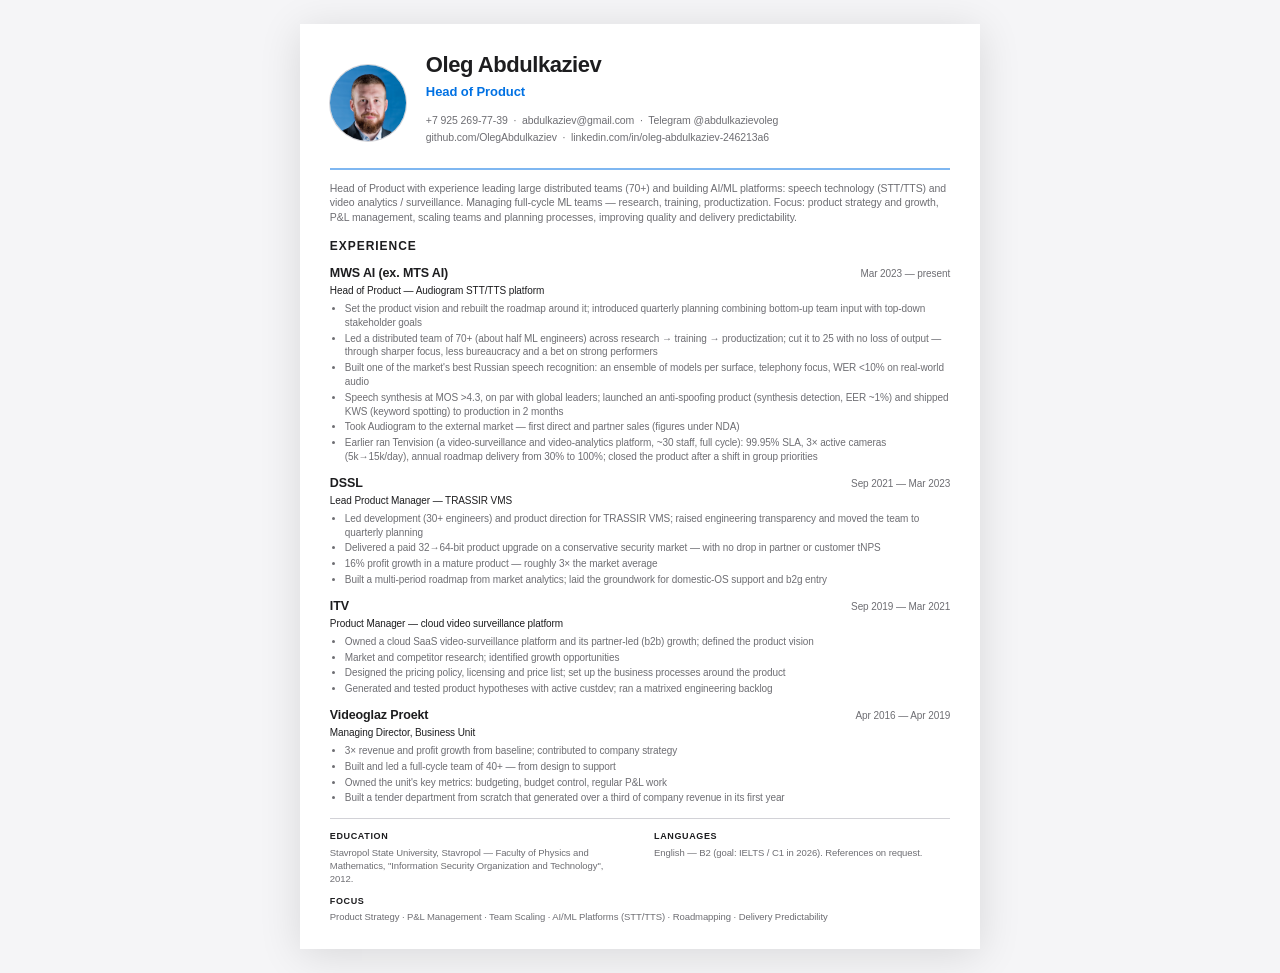
==== cv-en.html @ 3212cb38 "Изменил вординг опыта, единые формулировки на сайте и в CV, загрузка английского CV при переключении" ====
<!DOCTYPE html>
<html lang="en">
<head>
<meta charset="UTF-8">
<meta name="viewport" content="width=device-width, initial-scale=1.0">
<title>Oleg Abdulkaziev — Head of Product · CV</title>
<style>
  :root {
    --ink: #1d1d1f;
    --soft: #6e6e73;
    --accent: #0071e3;
    --line: #d2d2d7;
    --fill: #f5f5f7;
  }

  * {
    box-sizing: border-box;
  }

  html, body {
    margin: 0;
    padding: 0;
  }

  body {
    background: #f5f5f7;
    color: var(--ink);
    font-family: -apple-system, BlinkMacSystemFont, "SF Pro Text", "Helvetica Neue",
      Helvetica, Arial, sans-serif;
    line-height: 1.38;
    letter-spacing: -0.005em;
    -webkit-font-smoothing: antialiased;
  }

  .sheet {
    max-width: 180mm;
    margin: 24px auto;
    padding: 26px 30px;
    background: #fff;
    box-shadow: 0 6px 40px rgba(0, 0, 0, 0.12);
  }

  /* ---------- Header ---------- */
  .head {
    display: flex;
    align-items: center;
    gap: 20px;
  }

  .head img {
    width: 76px;
    height: 76px;
    border-radius: 50%;
    object-fit: cover;
    box-shadow: 0 0 0 1px var(--line);
    flex-shrink: 0;
  }

  .head h1 {
    font-size: 22px;
    font-weight: 600;
    letter-spacing: -0.02em;
    margin: 0 0 3px;
  }

  .head .role {
    font-size: 13px;
    font-weight: 600;
    color: var(--accent);
    margin: 0 0 7px;
  }

  .head .contacts {
    font-size: 10.5px;
    color: var(--soft);
    line-height: 1.6;
  }

  .head .contacts span {
    white-space: nowrap;
  }

  .rule {
    height: 2px;
    background: var(--accent);
    opacity: 0.5;
    margin: 12px 0 11px;
  }

  .about {
    font-size: 10.5px;
    color: var(--soft);
    margin: 0 0 14px;
  }

  /* ---------- Sections ---------- */
  h2 {
    font-size: 12px;
    font-weight: 700;
    text-transform: uppercase;
    letter-spacing: 0.08em;
    color: var(--ink);
    margin: 0 0 10px;
  }

  .role-item {
    margin-bottom: 11px;
  }

  .role-item:last-child {
    margin-bottom: 0;
  }

  .role-item .line1 {
    display: flex;
    justify-content: space-between;
    align-items: baseline;
    gap: 12px;
  }

  .role-item .company {
    font-size: 12.5px;
    font-weight: 600;
    letter-spacing: -0.01em;
  }

  .role-item .period {
    font-size: 10px;
    color: var(--soft);
    white-space: nowrap;
  }

  .role-item .post {
    font-size: 10px;
    color: var(--ink);
    margin: 2px 0 4px;
  }

  .role-item ul {
    margin: 0;
    padding-left: 15px;
  }

  .role-item li {
    font-size: 10px;
    color: var(--soft);
    margin-bottom: 2px;
  }

  .role-item li:last-child {
    margin-bottom: 0;
  }

  /* ---------- Footer grid ---------- */
  .foot {
    margin-top: 13px;
    padding-top: 11px;
    border-top: 1px solid var(--line);
    display: grid;
    grid-template-columns: 1fr 1fr;
    gap: 10px 28px;
    font-size: 9.5px;
    color: var(--soft);
  }

  .foot b {
    display: block;
    font-size: 9px;
    text-transform: uppercase;
    letter-spacing: 0.07em;
    color: var(--ink);
    margin-bottom: 3px;
  }

  .foot .chips {
    grid-column: 1 / -1;
  }

  /* ---------- Print ---------- */
  @page {
    size: A4;
    margin: 13mm 14mm;
  }

  @media print {
    body {
      background: #fff;
    }
    .sheet {
      width: auto;
      min-height: 0;
      margin: 0;
      padding: 0;
      box-shadow: none;
    }
    * {
      -webkit-print-color-adjust: exact;
      print-color-adjust: exact;
    }
  }
</style>
</head>
<body>

<div class="sheet">

  <header class="head">
    <img src="photo.jpg" alt="Oleg Abdulkaziev">
    <div>
      <h1>Oleg Abdulkaziev</h1>
      <p class="role">Head of Product</p>
      <p class="contacts">
        <span>+7 925 269-77-39</span> &nbsp;·&nbsp;
        <span>abdulkaziev@gmail.com</span> &nbsp;·&nbsp;
        <span>Telegram @abdulkazievoleg</span><br>
        <span>github.com/OlegAbdulkaziev</span> &nbsp;·&nbsp;
        <span>linkedin.com/in/oleg-abdulkaziev-246213a6</span>
      </p>
    </div>
  </header>

  <div class="rule"></div>

  <p class="about">
    Head of Product with experience leading large distributed teams (70+) and building AI/ML
    platforms: speech technology (STT/TTS) and video analytics / surveillance. Managing
    full-cycle ML teams — research, training, productization. Focus: product strategy and
    growth, P&amp;L management, scaling teams and planning processes, improving quality and
    delivery predictability.
  </p>

  <section>
    <h2>Experience</h2>

    <div class="role-item">
      <div class="line1">
        <span class="company">MWS AI (ex. MTS AI)</span>
        <span class="period">Mar 2023 — present</span>
      </div>
      <p class="post">Head of Product — Audiogram STT/TTS platform</p>
      <ul>
        <li>Set the product vision and rebuilt the roadmap around it; introduced quarterly planning combining bottom-up team input with top-down stakeholder goals</li>
        <li>Led a distributed team of 70+ (about half ML engineers) across research → training → productization; cut it to 25 with no loss of output — through sharper focus, less bureaucracy and a bet on strong performers</li>
        <li>Built one of the market's best Russian speech recognition: an ensemble of models per surface, telephony focus, WER &lt;10% on real-world audio</li>
        <li>Speech synthesis at MOS &gt;4.3, on par with global leaders; launched an anti-spoofing product (synthesis detection, EER ~1%) and shipped KWS (keyword spotting) to production in 2 months</li>
        <li>Took Audiogram to the external market — first direct and partner sales (figures under NDA)</li>
        <li>Earlier ran Tenvision (a video-surveillance and video-analytics platform, ~30 staff, full cycle): 99.95% SLA, 3× active cameras (5k→15k/day), annual roadmap delivery from 30% to 100%; closed the product after a shift in group priorities</li>
      </ul>
    </div>

    <div class="role-item">
      <div class="line1">
        <span class="company">DSSL</span>
        <span class="period">Sep 2021 — Mar 2023</span>
      </div>
      <p class="post">Lead Product Manager — TRASSIR VMS</p>
      <ul>
        <li>Led development (30+ engineers) and product direction for TRASSIR VMS; raised engineering transparency and moved the team to quarterly planning</li>
        <li>Delivered a paid 32→64-bit product upgrade on a conservative security market — with no drop in partner or customer tNPS</li>
        <li>16% profit growth in a mature product — roughly 3× the market average</li>
        <li>Built a multi-period roadmap from market analytics; laid the groundwork for domestic-OS support and b2g entry</li>
      </ul>
    </div>

    <div class="role-item">
      <div class="line1">
        <span class="company">ITV</span>
        <span class="period">Sep 2019 — Mar 2021</span>
      </div>
      <p class="post">Product Manager — cloud video surveillance platform</p>
      <ul>
        <li>Owned a cloud SaaS video-surveillance platform and its partner-led (b2b) growth; defined the product vision</li>
        <li>Market and competitor research; identified growth opportunities</li>
        <li>Designed the pricing policy, licensing and price list; set up the business processes around the product</li>
        <li>Generated and tested product hypotheses with active custdev; ran a matrixed engineering backlog</li>
      </ul>
    </div>

    <div class="role-item">
      <div class="line1">
        <span class="company">Videoglaz Proekt</span>
        <span class="period">Apr 2016 — Apr 2019</span>
      </div>
      <p class="post">Managing Director, Business Unit</p>
      <ul>
        <li>3× revenue and profit growth from baseline; contributed to company strategy</li>
        <li>Built and led a full-cycle team of 40+ — from design to support</li>
        <li>Owned the unit's key metrics: budgeting, budget control, regular P&amp;L work</li>
        <li>Built a tender department from scratch that generated over a third of company revenue in its first year</li>
      </ul>
    </div>
  </section>

  <div class="foot">
    <div>
      <b>Education</b>
      Stavropol State University, Stavropol — Faculty of Physics and Mathematics,
      "Information Security Organization and Technology", 2012.
    </div>
    <div>
      <b>Languages</b>
      English — B2 (goal: IELTS / C1 in 2026). References on request.
    </div>
    <div class="chips">
      <b>Focus</b>
      Product Strategy · P&amp;L Management · Team Scaling · AI/ML Platforms (STT/TTS) ·
      Roadmapping · Delivery Predictability
    </div>
  </div>

</div>

</body>
</html>
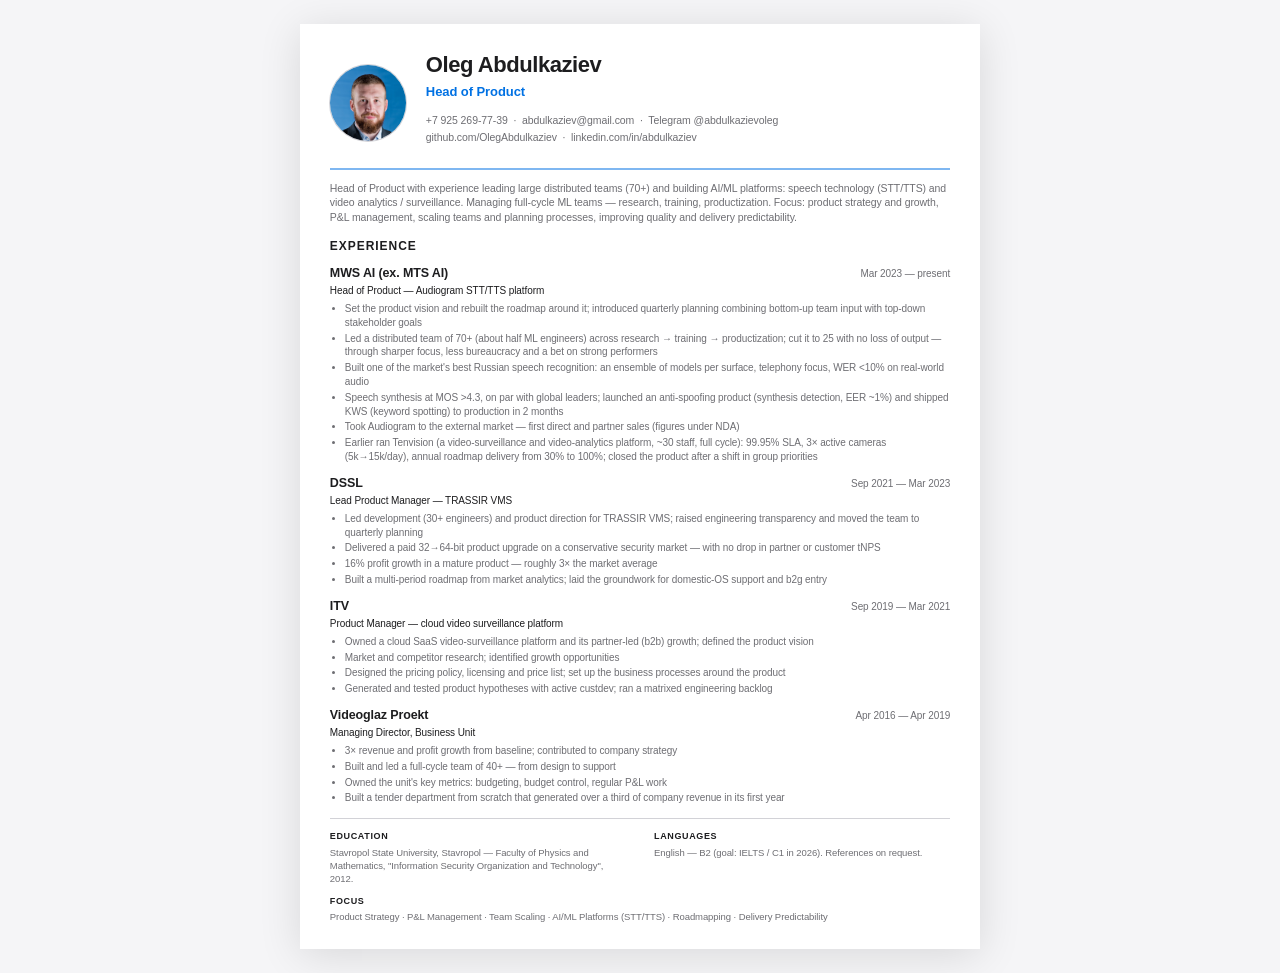
==== commit ad9b85b3: "Обновил ссылку на LinkedIn" ====
--- a/cv-en.html
+++ b/cv-en.html
@@ -214,7 +214,7 @@
         <span>abdulkaziev@gmail.com</span> &nbsp;·&nbsp;
         <span>Telegram @abdulkazievoleg</span><br>
         <span>github.com/OlegAbdulkaziev</span> &nbsp;·&nbsp;
-        <span>linkedin.com/in/oleg-abdulkaziev-246213a6</span>
+        <span>linkedin.com/in/abdulkaziev</span>
       </p>
     </div>
   </header>
